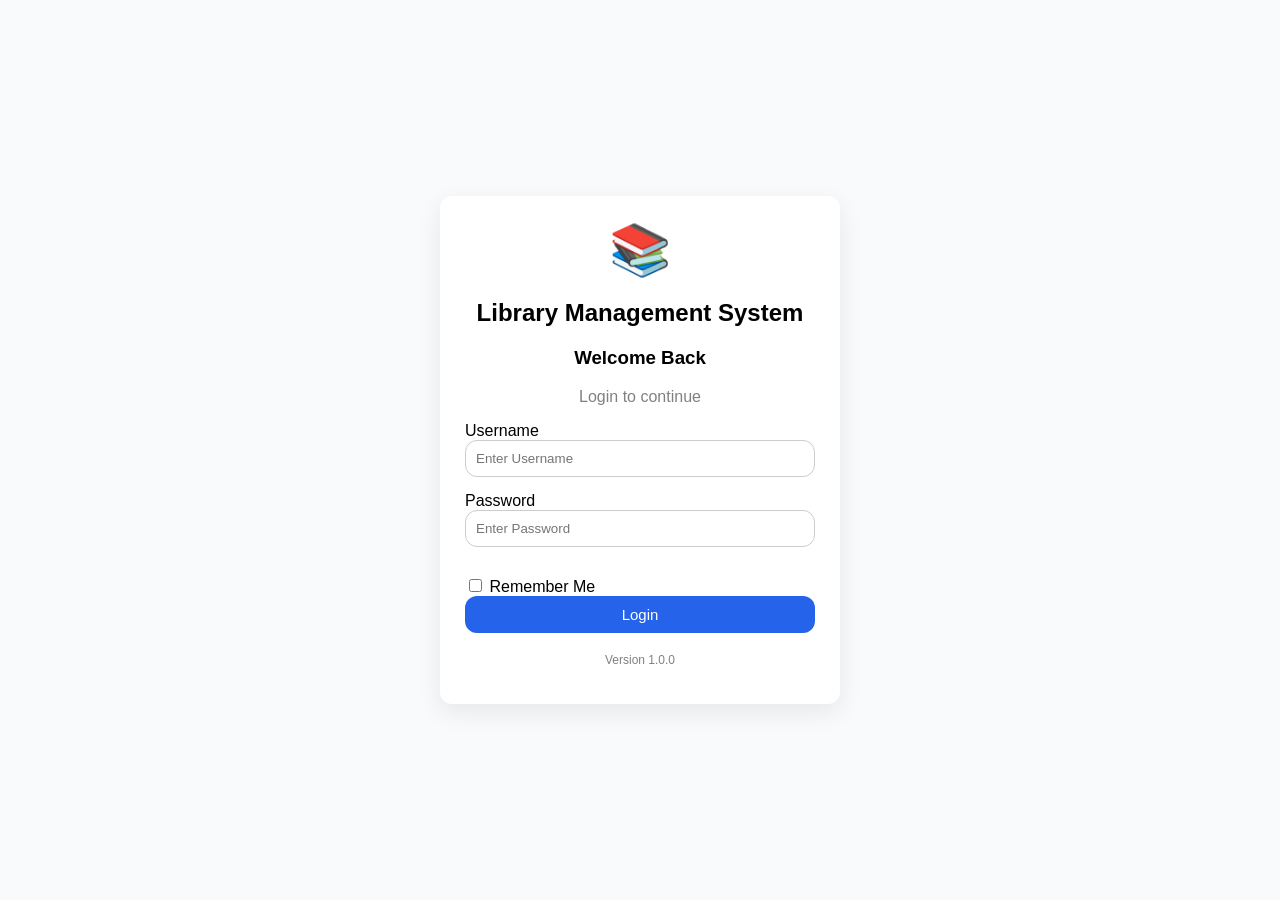
==== add-book.html @ 0a1d403f "feat:added books and members" ====
<!DOCTYPE html>
<html>
<head>
    <meta charset="UTF-8">
    <title>Add Book</title>
    <link rel="stylesheet" href="./css/books.css">
    <script defer src="./js/add-book.js"></script>
</head>
<body>
    <div class="header">
        <h2>Library Management System</h2>
        <a href="books.html">Back</a>
    </div>
    <div class="container">
        <h2>Add Book</h2>
        <label>Book Name</label>
        <input
            type="text"
            id="book_name"
            placeholder="Enter Book Name">
        <br><br>
        <label>Author</label>
        <input
            type="text"
            id="author"
            placeholder="Enter Author Name">
        <br><br>
        <label>Category</label>
        <input
            type="text"
            id="category"
            placeholder="Enter Category">
        <br><br>
        <label>Status</label>
        <select id="status">
            <option>Available</option>
            <option>Borrowed</option>
        </select>
        <br><br>
        <button id="saveBtn">
            Save Book
        </button>
        <p id="message"></p>
    </div>
</body>
</html>
---- css/books.css ----
body{
    margin:0;
    font-family:Arial,sans-serif;
    background:#F8FAFC;
}
.header{
    background:#2563EB;
    color:white;
    padding:15px;
    display:flex;
    justify-content:space-between;
    align-items:center;
}
.header a{
    color:white;
    text-decoration:none;
}
.container{
    width:90%;
    margin:auto;
    margin-top:30px;
}
h2{
    color:#2563EB;
}
input{
    width:250px;
    padding:10px;
    border:1px solid #ccc;
    border-radius:12px;
}
button{
    padding:10px 20px;
    background:#2563EB;
    color:white;
    border:none;
    border-radius:12px;
    cursor:pointer;
    margin-left:10px;
}
button:hover{
    background:#1D4ED8;
}
table{
    width:100%;
    margin-top:20px;
    border-collapse:collapse;
    background:white;
    box-shadow:0 8px 24px rgba(0,0,0,0.08);
}
th{
    background:#2563EB;
    color:white;
    padding:12px;
}
td{
    padding:12px;
    text-align:center;
    border-bottom:1px solid #ddd;
}
tr:hover{
    background:#F3F4F6;
}
a{
    color:#2563EB;
    text-decoration:none;
}
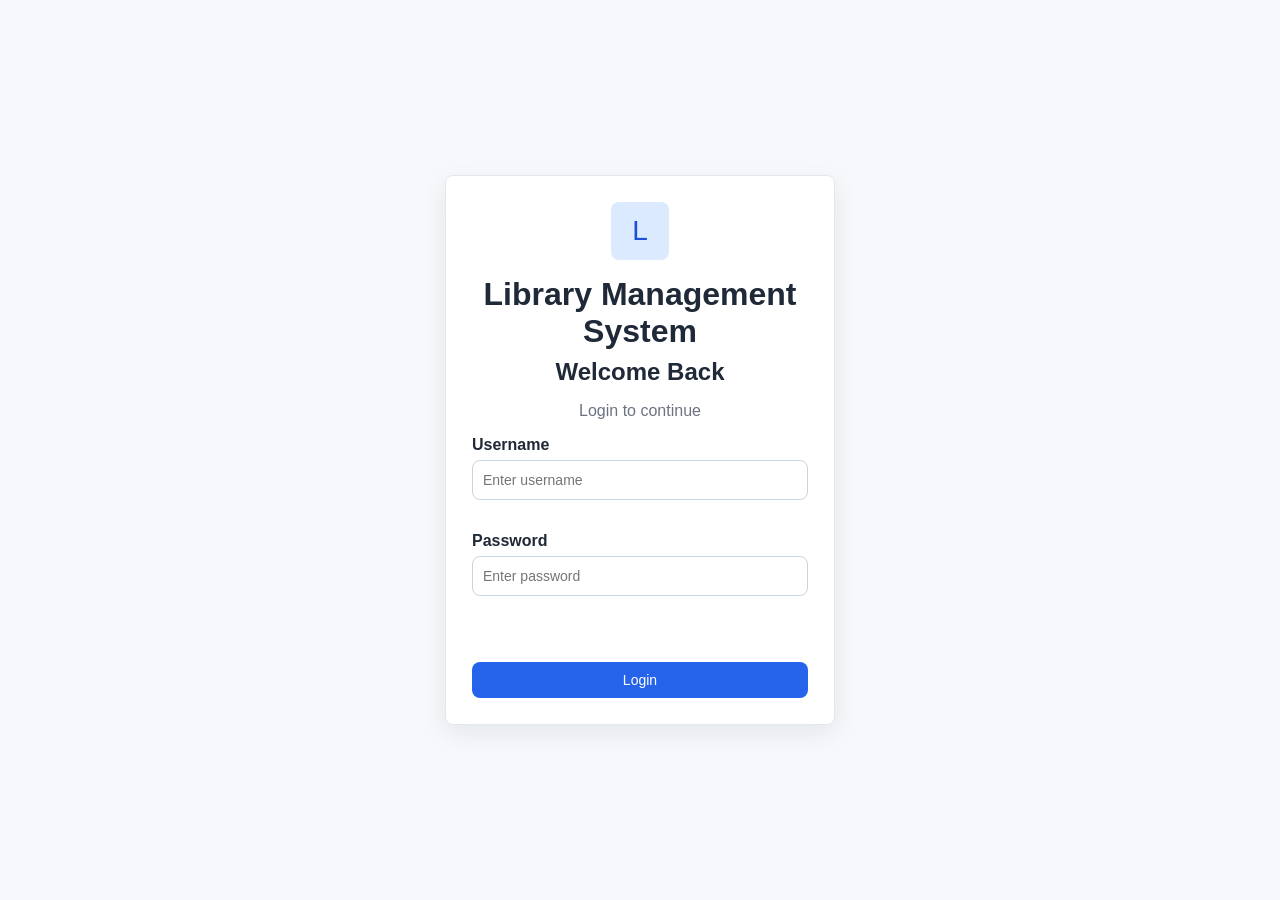
==== commit 9fc680b4: "feat:added new ui changes" ====
--- a/add-book.html
+++ b/add-book.html
@@ -2,45 +2,18 @@
 <html>
 <head>
     <meta charset="UTF-8">
+    <meta name="viewport" content="width=device-width, initial-scale=1.0">
     <title>Add Book</title>
     <link rel="stylesheet" href="./css/books.css">
-    <script defer src="./js/add-book.js"></script>
 </head>
 <body>
-    <div class="header">
-        <h2>Library Management System</h2>
-        <a href="books.html">Back</a>
-    </div>
-    <div class="container">
-        <h2>Add Book</h2>
-        <label>Book Name</label>
-        <input
-            type="text"
-            id="book_name"
-            placeholder="Enter Book Name">
-        <br><br>
-        <label>Author</label>
-        <input
-            type="text"
-            id="author"
-            placeholder="Enter Author Name">
-        <br><br>
-        <label>Category</label>
-        <input
-            type="text"
-            id="category"
-            placeholder="Enter Category">
-        <br><br>
-        <label>Status</label>
-        <select id="status">
-            <option>Available</option>
-            <option>Borrowed</option>
-        </select>
-        <br><br>
-        <button id="saveBtn">
-            Save Book
-        </button>
-        <p id="message"></p>
-    </div>
+    <div id="app"></div>
+    <script src="./js/utils.js"></script>
+    <script src="./js/storage.js"></script>
+    <script src="./js/validation.js"></script>
+    <script src="./js/auth.js"></script>
+    <script src="./js/sidebar.js"></script>
+    <script src="./js/book-service.js"></script>
+    <script src="./js/book-form.js"></script>
 </body>
-</html>+</html>
--- a/css/books.css
+++ b/css/books.css
@@ -1,67 +1 @@
-body{
-    margin:0;
-    font-family:Arial,sans-serif;
-    background:#F8FAFC;
-}
-.header{
-    background:#2563EB;
-    color:white;
-    padding:15px;
-    display:flex;
-    justify-content:space-between;
-    align-items:center;
-}
-.header a{
-    color:white;
-    text-decoration:none;
-}
-.container{
-    width:90%;
-    margin:auto;
-    margin-top:30px;
-}
-h2{
-    color:#2563EB;
-}
-input{
-    width:250px;
-    padding:10px;
-    border:1px solid #ccc;
-    border-radius:12px;
-}
-button{
-    padding:10px 20px;
-    background:#2563EB;
-    color:white;
-    border:none;
-    border-radius:12px;
-    cursor:pointer;
-    margin-left:10px;
-}
-button:hover{
-    background:#1D4ED8;
-}
-table{
-    width:100%;
-    margin-top:20px;
-    border-collapse:collapse;
-    background:white;
-    box-shadow:0 8px 24px rgba(0,0,0,0.08);
-}
-th{
-    background:#2563EB;
-    color:white;
-    padding:12px;
-}
-td{
-    padding:12px;
-    text-align:center;
-    border-bottom:1px solid #ddd;
-}
-tr:hover{
-    background:#F3F4F6;
-}
-a{
-    color:#2563EB;
-    text-decoration:none;
-}+@import url("./style.css");
